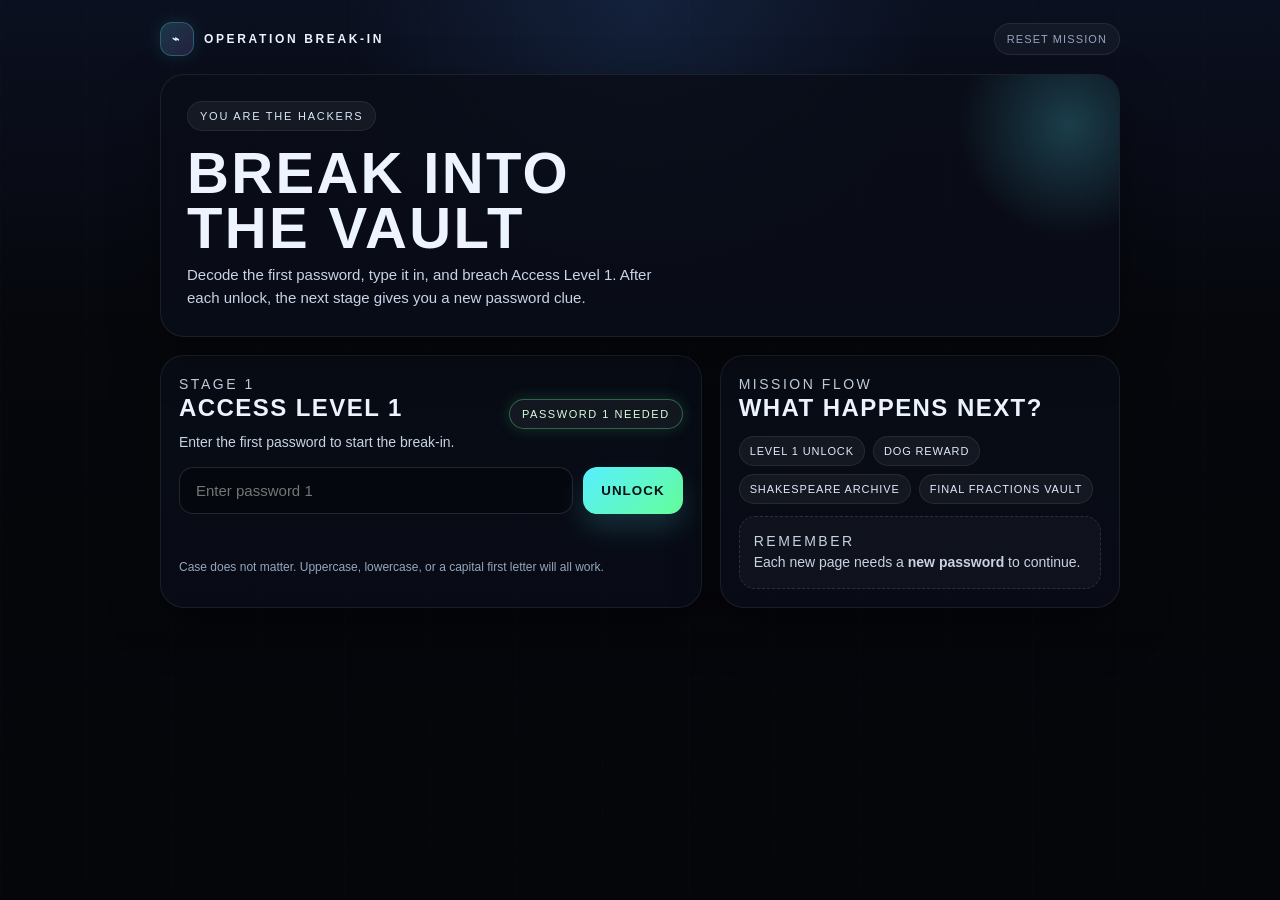
==== level1.html @ 49555259 "Initial secret file site" ====
<!doctype html>
<html lang="en">
<head>
  <meta charset="UTF-8" />
  <meta name="viewport" content="width=device-width, initial-scale=1.0" />
  <title>Access Level 1</title>
  <link rel="stylesheet" href="styles.css" />
</head>
<body>
  <main class="container">
    <div class="topbar">
      <div class="brand"><div class="brand-dot">🟢</div><div>Access Level 1</div></div>
      <div class="mini-actions">
        <a class="link-btn" href="index.html">Back</a>
      </div>
    </div>

    <section class="hero-card">
      <span class="eyebrow">Stage cleared</span>
      <h1 class="title">Access<br>Level 1</h1>
      <p class="sub">You got in. Grab the reward, read the next clue, then enter a <strong>new password</strong> to continue to the archive.</p>
    </section>

    <section class="grid">
      <div>
        <div class="reward-card">
          <div class="stage-title">
            <h3>Reward unlocked</h3>
            <span class="stage-pill green">Green breach</span>
          </div>
          <p>You cracked the first lock. Nice. Level 1 is open and the system is already glitching.</p>
          <div class="reward-strip">
            <div class="mini-pill">Access granted</div>
            <div class="mini-pill">Level 1 clear</div>
            <div class="mini-pill">Next clue ready</div>
          </div>
        </div>

        <div class="dog-zone">
          <p class="caption">Bonus reward // dancing dog</p>
          <div class="dog-wrap">
            <svg class="dancing-dog" viewBox="0 0 220 220" aria-hidden="true">
              <g class="dog-all">
                <circle cx="108" cy="110" r="52" fill="#9d6239"/>
                <ellipse cx="108" cy="158" rx="54" ry="34" fill="#c57a44"/>
                <ellipse class="ear-left" cx="74" cy="76" rx="16" ry="28" fill="#5a311c"/>
                <ellipse class="ear-right" cx="144" cy="76" rx="16" ry="28" fill="#5a311c"/>
                <ellipse cx="108" cy="112" rx="32" ry="26" fill="#f6d4ba"/>
                <circle cx="92" cy="98" r="6" fill="#111"/>
                <circle cx="126" cy="98" r="6" fill="#111"/>
                <ellipse cx="109" cy="116" rx="10" ry="8" fill="#111"/>
                <path d="M94 126 Q109 140 124 126" fill="none" stroke="#111" stroke-width="4" stroke-linecap="round"/>
                <path class="paw-left" d="M72 154 q-18 16 -8 36" fill="none" stroke="#f6d4ba" stroke-width="12" stroke-linecap="round"/>
                <path class="paw-right" d="M146 154 q18 16 8 36" fill="none" stroke="#f6d4ba" stroke-width="12" stroke-linecap="round"/>
                <path d="M90 184 q-6 20 -2 32" fill="none" stroke="#f6d4ba" stroke-width="12" stroke-linecap="round"/>
                <path d="M128 184 q6 20 2 32" fill="none" stroke="#f6d4ba" stroke-width="12" stroke-linecap="round"/>
                <path d="M158 154 q20 0 24 16" fill="none" stroke="#5a311c" stroke-width="8" stroke-linecap="round"/>
              </g>
            </svg>
            <div class="disco-floor"></div>
          </div>
        </div>
      </div>

      <div class="card" id="gateBox2">
        <p class="small-kicker">Next stage</p>
        <div class="stage-title">
          <h2>Open the archive</h2>
          <span class="stage-pill green">New password needed</span>
        </div>
        <div class="hint-box">
          <p class="small-kicker">Next clue</p>
          <div class="hint-line">SHAKESPEARE + R</div>
          <p class="note">Use this to work out the next password, then enter it below.</p>
        </div>
        <div class="divider"></div>
        <div class="input-row">
          <input id="passwordInput2" type="password" autocomplete="off" spellcheck="false" placeholder="Enter password 2" />
          <button class="action" id="submitBtn2">Open archive</button>
        </div>
        <div id="statusMsg2" class="status"></div>
        <div class="note">Case does not matter.</div>
      </div>
    </section>
  </main>
  <script src="level1.js"></script>
</body>
</html>
---- styles.css ----
:root {
  --bg: #06070c;
  --panel: rgba(10, 14, 24, 0.84);
  --panel-2: rgba(14, 20, 32, 0.92);
  --line: rgba(255,255,255,0.08);
  --text: #edf4ff;
  --muted: #95a6bd;
  --green: #65ff9b;
  --green-2: #27d86f;
  --cyan: #57efff;
  --amber: #ffbc58;
  --red: #ff5d7a;
  --purple: #b685ff;
}
* { box-sizing: border-box; }
html, body {
  margin: 0;
  min-height: 100%;
  font-family: Inter, Segoe UI, Arial, sans-serif;
  color: var(--text);
  background:
    radial-gradient(circle at top, rgba(35, 65, 110, 0.35), transparent 32%),
    linear-gradient(180deg, #0b1020 0%, #06070c 52%, #05060a 100%);
}
body::before {
  content: "";
  position: fixed;
  inset: 0;
  pointer-events: none;
  background:
    repeating-linear-gradient(90deg, rgba(87,239,255,0.06) 0 1px, transparent 1px 86px),
    repeating-linear-gradient(0deg, rgba(255,255,255,0.02) 0 1px, transparent 1px 86px);
  opacity: .28;
}
body::after {
  content: "";
  position: fixed;
  inset: 0;
  pointer-events: none;
  background: repeating-linear-gradient(180deg, rgba(255,255,255,.02) 0 2px, transparent 2px 5px);
  opacity: .08;
}
.container {
  width: min(960px, calc(100% - 32px));
  margin: 0 auto;
  padding: 22px 0 42px;
  position: relative;
}
.topbar {
  display: flex;
  justify-content: space-between;
  align-items: center;
  gap: 14px;
  margin-bottom: 18px;
}
.brand {
  display: flex;
  align-items: center;
  gap: 10px;
  font-size: 12px;
  letter-spacing: .22em;
  text-transform: uppercase;
  font-weight: 800;
}
.brand-dot {
  width: 34px;
  height: 34px;
  display: grid;
  place-items: center;
  border-radius: 12px;
  border: 1px solid rgba(87,239,255,.25);
  background: linear-gradient(135deg, rgba(87,239,255,.18), rgba(182,133,255,.16));
  box-shadow: 0 0 18px rgba(87,239,255,.12);
}
.mini-actions {
  display: flex;
  gap: 8px;
  flex-wrap: wrap;
}
.tag, .link-btn {
  display: inline-flex;
  align-items: center;
  gap: 8px;
  padding: 9px 12px;
  border-radius: 999px;
  border: 1px solid var(--line);
  background: rgba(255,255,255,.04);
  color: var(--muted);
  font-size: 11px;
  letter-spacing: .1em;
  text-transform: uppercase;
  text-decoration: none;
}
.tag strong { color: var(--text); }
.link-btn { cursor: pointer; }
.hero-card, .card {
  background: var(--panel);
  border: 1px solid var(--line);
  border-radius: 24px;
  box-shadow: 0 18px 50px rgba(0,0,0,.34);
}
.hero-card {
  padding: 26px;
  overflow: hidden;
  position: relative;
}
.hero-card::before {
  content: "";
  position: absolute;
  width: 260px;
  height: 260px;
  right: -80px;
  top: -80px;
  background: radial-gradient(circle, rgba(87,239,255,.22), transparent 60%);
}
.eyebrow {
  display: inline-block;
  padding: 8px 12px;
  border-radius: 999px;
  background: rgba(255,255,255,.05);
  border: 1px solid rgba(255,255,255,.07);
  font-size: 11px;
  letter-spacing: .16em;
  text-transform: uppercase;
  color: #dbe9ff;
}
.title {
  margin: 14px 0 8px;
  font-size: clamp(32px, 5vw, 58px);
  line-height: .95;
  letter-spacing: .04em;
  text-transform: uppercase;
}
.sub {
  margin: 0;
  max-width: 56ch;
  font-size: 15px;
  line-height: 1.55;
  color: #c8d4e7;
}
.grid {
  display: grid;
  grid-template-columns: 1.15fr .85fr;
  gap: 18px;
  margin-top: 18px;
}
.card {
  padding: 18px;
}
.small-kicker {
  margin: 0 0 10px;
  font-size: 11px;
  text-transform: uppercase;
  letter-spacing: .18em;
  color: var(--muted);
}
.card h2, .card h3 {
  margin: 0 0 10px;
  font-size: 24px;
  line-height: 1.1;
  text-transform: uppercase;
  letter-spacing: .06em;
}
.card p {
  margin: 0;
  font-size: 14px;
  line-height: 1.55;
  color: #c7d3e3;
}
.input-row {
  display: flex;
  gap: 10px;
  flex-wrap: wrap;
  margin-top: 14px;
}
.input-row input {
  flex: 1 1 260px;
  min-width: 0;
  padding: 14px 16px;
  border-radius: 14px;
  border: 1px solid rgba(255,255,255,.12);
  background: rgba(0,0,0,.34);
  color: var(--text);
  font-size: 15px;
}
.input-row input:focus {
  outline: none;
  border-color: var(--cyan);
  box-shadow: 0 0 0 4px rgba(87,239,255,.12);
}
.action {
  border: 0;
  border-radius: 14px;
  padding: 14px 18px;
  background: linear-gradient(135deg, var(--cyan), var(--green));
  color: #071017;
  text-transform: uppercase;
  font-weight: 800;
  letter-spacing: .08em;
  cursor: pointer;
  box-shadow: 0 14px 28px rgba(87,239,255,.16);
}
.status {
  min-height: 22px;
  margin-top: 12px;
  font-size: 12px;
  letter-spacing: .12em;
  text-transform: uppercase;
  font-weight: 800;
}
.status.good { color: #bfffd2; }
.status.bad { color: #ffbcc9; }
.note {
  margin-top: 10px;
  color: var(--muted);
  font-size: 12px;
  line-height: 1.5;
}
.hint-box {
  margin-top: 12px;
  padding: 14px;
  border-radius: 16px;
  border: 1px dashed rgba(255,255,255,.12);
  background: rgba(255,255,255,.03);
}
.hint-line {
  margin-top: 8px;
  font-size: 26px;
  line-height: 1;
  letter-spacing: .08em;
  font-weight: 800;
  text-transform: uppercase;
}
.divider {
  height: 1px;
  background: linear-gradient(90deg, transparent, rgba(255,255,255,.15), transparent);
  margin: 16px 0;
}
.stage-title {
  display: flex;
  align-items: center;
  justify-content: space-between;
  gap: 10px;
  flex-wrap: wrap;
}
.stage-pill {
  padding: 8px 12px;
  border-radius: 999px;
  font-size: 11px;
  letter-spacing: .14em;
  text-transform: uppercase;
  border: 1px solid rgba(255,255,255,.1);
  background: rgba(255,255,255,.05);
}
.green { color: #d8ffde; border-color: rgba(101,255,155,.35); box-shadow: 0 0 16px rgba(101,255,155,.16); }
.amber { color: #fff0cc; border-color: rgba(255,188,88,.32); box-shadow: 0 0 16px rgba(255,188,88,.12); }
.purple { color: #f0e7ff; border-color: rgba(182,133,255,.32); box-shadow: 0 0 16px rgba(182,133,255,.14); }
.reward-card {
  padding: 18px;
  border-radius: 18px;
  border: 1px solid rgba(255,255,255,.08);
  background: linear-gradient(180deg, rgba(14,20,30,.96), rgba(10,14,24,.96));
}
.reward-card h3 { margin: 0 0 6px; font-size: 20px; }
.reward-card p { font-size: 14px; }
.reward-strip {
  display: flex;
  flex-wrap: wrap;
  gap: 8px;
  margin-top: 14px;
}
.mini-pill {
  padding: 8px 10px;
  border-radius: 999px;
  background: rgba(255,255,255,.05);
  border: 1px solid rgba(255,255,255,.08);
  font-size: 11px;
  letter-spacing: .08em;
  text-transform: uppercase;
  color: #dfe9ff;
}
.dog-zone {
  margin-top: 16px;
  border-radius: 20px;
  border: 1px solid rgba(101,255,155,.16);
  background: linear-gradient(180deg, rgba(12,22,24,.88), rgba(8,14,18,.95));
  padding: 14px;
  text-align: center;
}
.dog-zone .caption {
  margin: 0 0 6px;
  font-size: 11px;
  letter-spacing: .16em;
  text-transform: uppercase;
  color: #b8ffca;
}
.dog-wrap {
  position: relative;
  padding: 10px 0 2px;
}
.dancing-dog {
  width: 170px;
  max-width: 100%;
  filter: drop-shadow(0 0 18px rgba(101,255,155,.22));
}
.dog-all { animation: dogDance 1.1s ease-in-out infinite alternate; transform-origin: center bottom; }
.ear-left { animation: ear1 .55s ease-in-out infinite alternate; transform-origin: 74px 76px; }
.ear-right { animation: ear2 .55s ease-in-out infinite alternate; transform-origin: 144px 76px; }
.paw-left { animation: paw1 .55s ease-in-out infinite alternate; }
.paw-right { animation: paw2 .55s ease-in-out infinite alternate; }
.disco-floor {
  height: 18px;
  margin: 6px auto 0;
  width: min(250px, 82%);
  border-radius: 999px;
  background: repeating-linear-gradient(90deg, rgba(101,255,155,.9) 0 22px, rgba(87,239,255,.85) 22px 44px, rgba(182,133,255,.85) 44px 66px, rgba(255,188,88,.85) 66px 88px);
  box-shadow: 0 0 18px rgba(87,239,255,.2);
  opacity: .85;
}
@keyframes dogDance { from { transform: translateY(0) rotate(-4deg) scale(1.01);} to { transform: translateY(-8px) rotate(4deg) scale(1.04);} }
@keyframes ear1 { from { transform: rotate(-10deg);} to { transform: rotate(10deg);} }
@keyframes ear2 { from { transform: rotate(10deg);} to { transform: rotate(-10deg);} }
@keyframes paw1 { from { transform: translateY(0);} to { transform: translateY(-6px);} }
@keyframes paw2 { from { transform: translateY(-4px);} to { transform: translateY(2px);} }
.shake { animation: shake .36s; }
@keyframes shake {
  0%,100%{transform:translateX(0)}
  20%{transform:translateX(-6px)}
  40%{transform:translateX(5px)}
  60%{transform:translateX(-4px)}
  80%{transform:translateX(3px)}
}
.shakespeare-frame {
  margin-top: 14px;
  border-radius: 20px;
  overflow: hidden;
  border: 1px solid rgba(255,255,255,.08);
  background: #120f12;
}
.shakespeare-frame img {
  display: block;
  width: 100%;
  height: auto;
  max-height: 360px;
  object-fit: cover;
}
.shake-note {
  padding: 12px 14px;
  background: rgba(255,255,255,.04);
  font-size: 13px;
  line-height: 1.5;
  color: #d7d4df;
}
.fraction-grid {
  display: grid;
  grid-template-columns: repeat(3, minmax(90px, 1fr));
  gap: 12px;
  margin-top: 16px;
}
.frac {
  padding: 18px 10px;
  border-radius: 18px;
  text-align: center;
  border: 1px solid rgba(255,255,255,.08);
  background: rgba(255,255,255,.04);
  font-weight: 800;
  font-size: 28px;
  letter-spacing: .02em;
  box-shadow: inset 0 0 16px rgba(182,133,255,.08);
}
.cheer {
  margin-top: 16px;
  padding: 16px;
  border-radius: 18px;
  border: 1px solid rgba(255,255,255,.08);
  background: linear-gradient(180deg, rgba(18,18,30,.92), rgba(10,12,18,.96));
}
.cheer strong {
  display: block;
  font-size: 30px;
  line-height: 1;
  margin-bottom: 8px;
  text-transform: uppercase;
  letter-spacing: .06em;
}
.cheer p { margin: 0; font-size: 14px; color: #d8e1f2; }
.claim {
  margin-top: 14px;
  padding: 14px 16px;
  border-radius: 16px;
  background: linear-gradient(135deg, rgba(87,239,255,.16), rgba(182,133,255,.16));
  border: 1px solid rgba(87,239,255,.2);
  font-size: 15px;
  line-height: 1.5;
}
.claim strong { display: block; font-size: 22px; margin-bottom: 4px; }
.confetti {
  position: fixed;
  inset: 0;
  overflow: hidden;
  pointer-events: none;
}
.confetti span {
  position: absolute;
  width: 10px;
  height: 18px;
  top: -8vh;
  animation: fall linear infinite;
}
@keyframes fall {
  to { transform: translateY(112vh) rotate(520deg); opacity: .9; }
}
@media (max-width: 820px) {
  .grid { grid-template-columns: 1fr; }
  .title { font-size: 34px; }
  .fraction-grid { grid-template-columns: repeat(2, minmax(90px, 1fr)); }
}
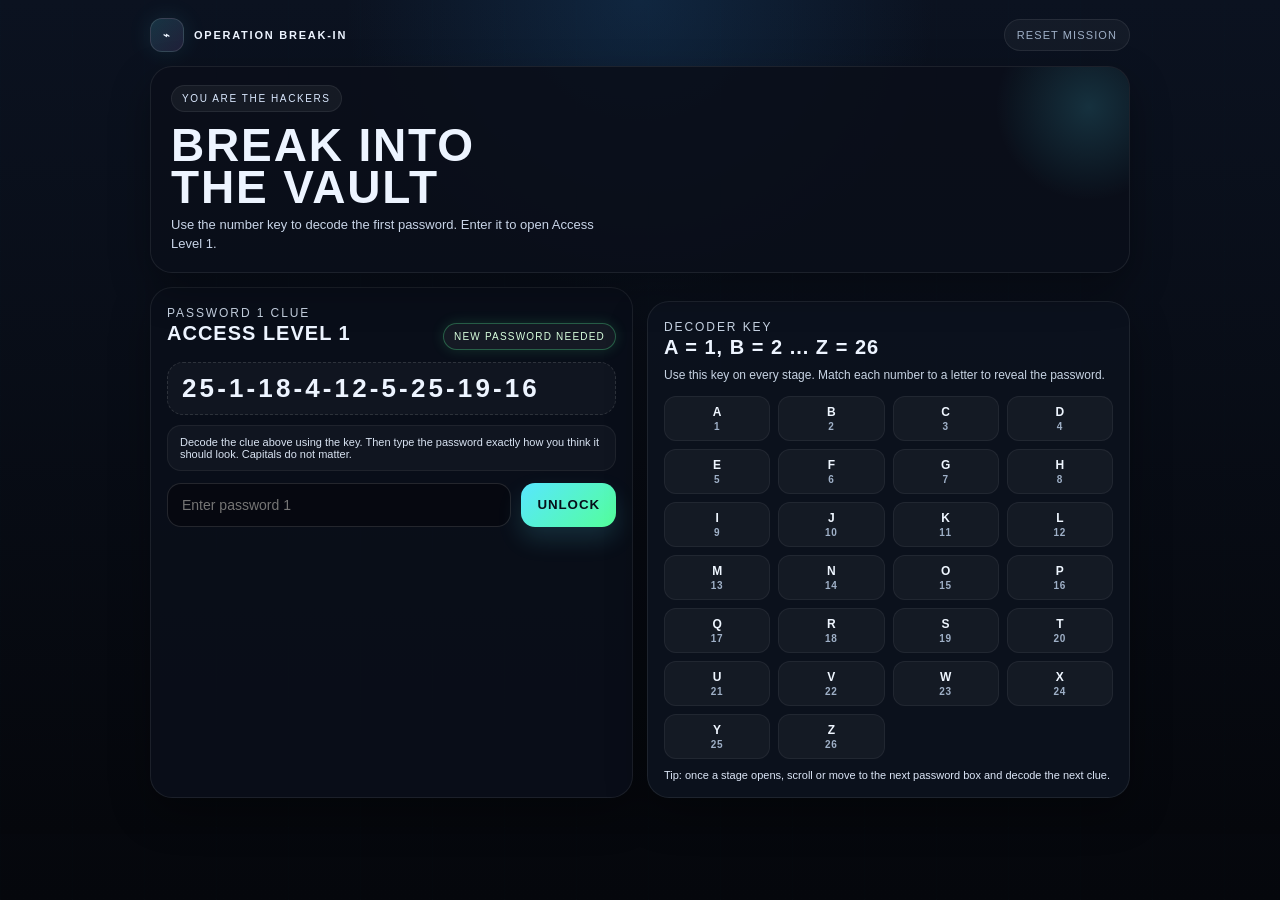
==== commit d1ae1e6e: "Replace site with simpler v3 version" ====
--- a/level1.html
+++ b/level1.html
@@ -10,34 +10,30 @@
   <main class="container">
     <div class="topbar">
       <div class="brand"><div class="brand-dot">🟢</div><div>Access Level 1</div></div>
-      <div class="mini-actions">
-        <a class="link-btn" href="index.html">Back</a>
-      </div>
+      <div class="mini-actions"><a class="link-btn" href="index.html">Back</a></div>
     </div>
 
     <section class="hero-card">
-      <span class="eyebrow">Stage cleared</span>
+      <span class="eyebrow">Stage 1 unlocked</span>
       <h1 class="title">Access<br>Level 1</h1>
-      <p class="sub">You got in. Grab the reward, read the next clue, then enter a <strong>new password</strong> to continue to the archive.</p>
+      <p class="sub">You broke through the first lock. Decode the next password to open the Shakespeare archive.</p>
     </section>
 
     <section class="grid">
       <div>
         <div class="reward-card">
           <div class="stage-title">
-            <h3>Reward unlocked</h3>
+            <h3>Level 1 clear</h3>
             <span class="stage-pill green">Green breach</span>
           </div>
-          <p>You cracked the first lock. Nice. Level 1 is open and the system is already glitching.</p>
+          <p>The system glows green. Nice work. The next stage is waiting.</p>
           <div class="reward-strip">
             <div class="mini-pill">Access granted</div>
-            <div class="mini-pill">Level 1 clear</div>
-            <div class="mini-pill">Next clue ready</div>
+            <div class="mini-pill">Stage 1 clear</div>
           </div>
         </div>
 
         <div class="dog-zone">
-          <p class="caption">Bonus reward // dancing dog</p>
           <div class="dog-wrap">
             <svg class="dancing-dog" viewBox="0 0 220 220" aria-hidden="true">
               <g class="dog-all">
@@ -62,24 +58,35 @@
         </div>
       </div>
 
-      <div class="card" id="gateBox2">
-        <p class="small-kicker">Next stage</p>
-        <div class="stage-title">
-          <h2>Open the archive</h2>
-          <span class="stage-pill green">New password needed</span>
+      <div>
+        <div class="card" id="gateBox2">
+          <p class="small-kicker">Password 2 clue</p>
+          <div class="stage-title">
+            <h2>Open archive</h2>
+            <span class="stage-pill green">New password needed</span>
+          </div>
+          <div class="clue-code">19-8-1-11-5-19-16-5-1-18-5-18</div>
+          <div class="instructions">Decode the clue above with the key. Enter the new password to continue.</div>
+          <div class="input-row">
+            <input id="passwordInput2" type="password" autocomplete="off" spellcheck="false" placeholder="Enter password 2" />
+            <button class="action" id="submitBtn2">Open archive</button>
+          </div>
+          <div id="statusMsg2" class="status"></div>
         </div>
-        <div class="hint-box">
-          <p class="small-kicker">Next clue</p>
-          <div class="hint-line">SHAKESPEARE + R</div>
-          <p class="note">Use this to work out the next password, then enter it below.</p>
+
+        <div class="key-card">
+          <p class="small-kicker">Decoder key</p>
+          <h3>A = 1, B = 2 ... Z = 26</h3>
+          <div class="key-grid">
+            <div class="key-cell">A<span>1</span></div><div class="key-cell">B<span>2</span></div><div class="key-cell">C<span>3</span></div><div class="key-cell">D<span>4</span></div>
+            <div class="key-cell">E<span>5</span></div><div class="key-cell">F<span>6</span></div><div class="key-cell">G<span>7</span></div><div class="key-cell">H<span>8</span></div>
+            <div class="key-cell">I<span>9</span></div><div class="key-cell">J<span>10</span></div><div class="key-cell">K<span>11</span></div><div class="key-cell">L<span>12</span></div>
+            <div class="key-cell">M<span>13</span></div><div class="key-cell">N<span>14</span></div><div class="key-cell">O<span>15</span></div><div class="key-cell">P<span>16</span></div>
+            <div class="key-cell">Q<span>17</span></div><div class="key-cell">R<span>18</span></div><div class="key-cell">S<span>19</span></div><div class="key-cell">T<span>20</span></div>
+            <div class="key-cell">U<span>21</span></div><div class="key-cell">V<span>22</span></div><div class="key-cell">W<span>23</span></div><div class="key-cell">X<span>24</span></div>
+            <div class="key-cell">Y<span>25</span></div><div class="key-cell">Z<span>26</span></div>
+          </div>
         </div>
-        <div class="divider"></div>
-        <div class="input-row">
-          <input id="passwordInput2" type="password" autocomplete="off" spellcheck="false" placeholder="Enter password 2" />
-          <button class="action" id="submitBtn2">Open archive</button>
-        </div>
-        <div id="statusMsg2" class="status"></div>
-        <div class="note">Case does not matter.</div>
       </div>
     </section>
   </main>
--- a/styles.css
+++ b/styles.css
@@ -1,418 +1,81 @@
-
 :root {
-  --bg: #06070c;
-  --panel: rgba(10, 14, 24, 0.84);
-  --panel-2: rgba(14, 20, 32, 0.92);
-  --line: rgba(255,255,255,0.08);
-  --text: #edf4ff;
-  --muted: #95a6bd;
-  --green: #65ff9b;
-  --green-2: #27d86f;
-  --cyan: #57efff;
-  --amber: #ffbc58;
-  --red: #ff5d7a;
-  --purple: #b685ff;
+  --bg:#05070c;
+  --bg2:#0b1220;
+  --panel:rgba(10,15,26,.9);
+  --panel2:rgba(12,18,30,.96);
+  --line:rgba(255,255,255,.08);
+  --text:#edf4ff;
+  --muted:#9fb0c7;
+  --green:#53ff9a;
+  --cyan:#58e7ff;
+  --amber:#ffbb52;
+  --purple:#c094ff;
+  --red:#ff5d74;
 }
-* { box-sizing: border-box; }
-html, body {
-  margin: 0;
-  min-height: 100%;
-  font-family: Inter, Segoe UI, Arial, sans-serif;
-  color: var(--text);
-  background:
-    radial-gradient(circle at top, rgba(35, 65, 110, 0.35), transparent 32%),
-    linear-gradient(180deg, #0b1020 0%, #06070c 52%, #05060a 100%);
-}
-body::before {
-  content: "";
-  position: fixed;
-  inset: 0;
-  pointer-events: none;
-  background:
-    repeating-linear-gradient(90deg, rgba(87,239,255,0.06) 0 1px, transparent 1px 86px),
-    repeating-linear-gradient(0deg, rgba(255,255,255,0.02) 0 1px, transparent 1px 86px);
-  opacity: .28;
-}
-body::after {
-  content: "";
-  position: fixed;
-  inset: 0;
-  pointer-events: none;
-  background: repeating-linear-gradient(180deg, rgba(255,255,255,.02) 0 2px, transparent 2px 5px);
-  opacity: .08;
-}
-.container {
-  width: min(960px, calc(100% - 32px));
-  margin: 0 auto;
-  padding: 22px 0 42px;
-  position: relative;
-}
-.topbar {
-  display: flex;
-  justify-content: space-between;
-  align-items: center;
-  gap: 14px;
-  margin-bottom: 18px;
-}
-.brand {
-  display: flex;
-  align-items: center;
-  gap: 10px;
-  font-size: 12px;
-  letter-spacing: .22em;
-  text-transform: uppercase;
-  font-weight: 800;
-}
-.brand-dot {
-  width: 34px;
-  height: 34px;
-  display: grid;
-  place-items: center;
-  border-radius: 12px;
-  border: 1px solid rgba(87,239,255,.25);
-  background: linear-gradient(135deg, rgba(87,239,255,.18), rgba(182,133,255,.16));
-  box-shadow: 0 0 18px rgba(87,239,255,.12);
-}
-.mini-actions {
-  display: flex;
-  gap: 8px;
-  flex-wrap: wrap;
-}
-.tag, .link-btn {
-  display: inline-flex;
-  align-items: center;
-  gap: 8px;
-  padding: 9px 12px;
-  border-radius: 999px;
-  border: 1px solid var(--line);
-  background: rgba(255,255,255,.04);
-  color: var(--muted);
-  font-size: 11px;
-  letter-spacing: .1em;
-  text-transform: uppercase;
-  text-decoration: none;
-}
-.tag strong { color: var(--text); }
-.link-btn { cursor: pointer; }
-.hero-card, .card {
-  background: var(--panel);
-  border: 1px solid var(--line);
-  border-radius: 24px;
-  box-shadow: 0 18px 50px rgba(0,0,0,.34);
-}
-.hero-card {
-  padding: 26px;
-  overflow: hidden;
-  position: relative;
-}
-.hero-card::before {
-  content: "";
-  position: absolute;
-  width: 260px;
-  height: 260px;
-  right: -80px;
-  top: -80px;
-  background: radial-gradient(circle, rgba(87,239,255,.22), transparent 60%);
-}
-.eyebrow {
-  display: inline-block;
-  padding: 8px 12px;
-  border-radius: 999px;
-  background: rgba(255,255,255,.05);
-  border: 1px solid rgba(255,255,255,.07);
-  font-size: 11px;
-  letter-spacing: .16em;
-  text-transform: uppercase;
-  color: #dbe9ff;
-}
-.title {
-  margin: 14px 0 8px;
-  font-size: clamp(32px, 5vw, 58px);
-  line-height: .95;
-  letter-spacing: .04em;
-  text-transform: uppercase;
-}
-.sub {
-  margin: 0;
-  max-width: 56ch;
-  font-size: 15px;
-  line-height: 1.55;
-  color: #c8d4e7;
-}
-.grid {
-  display: grid;
-  grid-template-columns: 1.15fr .85fr;
-  gap: 18px;
-  margin-top: 18px;
-}
-.card {
-  padding: 18px;
-}
-.small-kicker {
-  margin: 0 0 10px;
-  font-size: 11px;
-  text-transform: uppercase;
-  letter-spacing: .18em;
-  color: var(--muted);
-}
-.card h2, .card h3 {
-  margin: 0 0 10px;
-  font-size: 24px;
-  line-height: 1.1;
-  text-transform: uppercase;
-  letter-spacing: .06em;
-}
-.card p {
-  margin: 0;
-  font-size: 14px;
-  line-height: 1.55;
-  color: #c7d3e3;
-}
-.input-row {
-  display: flex;
-  gap: 10px;
-  flex-wrap: wrap;
-  margin-top: 14px;
-}
-.input-row input {
-  flex: 1 1 260px;
-  min-width: 0;
-  padding: 14px 16px;
-  border-radius: 14px;
-  border: 1px solid rgba(255,255,255,.12);
-  background: rgba(0,0,0,.34);
-  color: var(--text);
-  font-size: 15px;
-}
-.input-row input:focus {
-  outline: none;
-  border-color: var(--cyan);
-  box-shadow: 0 0 0 4px rgba(87,239,255,.12);
-}
-.action {
-  border: 0;
-  border-radius: 14px;
-  padding: 14px 18px;
-  background: linear-gradient(135deg, var(--cyan), var(--green));
-  color: #071017;
-  text-transform: uppercase;
-  font-weight: 800;
-  letter-spacing: .08em;
-  cursor: pointer;
-  box-shadow: 0 14px 28px rgba(87,239,255,.16);
-}
-.status {
-  min-height: 22px;
-  margin-top: 12px;
-  font-size: 12px;
-  letter-spacing: .12em;
-  text-transform: uppercase;
-  font-weight: 800;
-}
-.status.good { color: #bfffd2; }
-.status.bad { color: #ffbcc9; }
-.note {
-  margin-top: 10px;
-  color: var(--muted);
-  font-size: 12px;
-  line-height: 1.5;
-}
-.hint-box {
-  margin-top: 12px;
-  padding: 14px;
-  border-radius: 16px;
-  border: 1px dashed rgba(255,255,255,.12);
-  background: rgba(255,255,255,.03);
-}
-.hint-line {
-  margin-top: 8px;
-  font-size: 26px;
-  line-height: 1;
-  letter-spacing: .08em;
-  font-weight: 800;
-  text-transform: uppercase;
-}
-.divider {
-  height: 1px;
-  background: linear-gradient(90deg, transparent, rgba(255,255,255,.15), transparent);
-  margin: 16px 0;
-}
-.stage-title {
-  display: flex;
-  align-items: center;
-  justify-content: space-between;
-  gap: 10px;
-  flex-wrap: wrap;
-}
-.stage-pill {
-  padding: 8px 12px;
-  border-radius: 999px;
-  font-size: 11px;
-  letter-spacing: .14em;
-  text-transform: uppercase;
-  border: 1px solid rgba(255,255,255,.1);
-  background: rgba(255,255,255,.05);
-}
-.green { color: #d8ffde; border-color: rgba(101,255,155,.35); box-shadow: 0 0 16px rgba(101,255,155,.16); }
-.amber { color: #fff0cc; border-color: rgba(255,188,88,.32); box-shadow: 0 0 16px rgba(255,188,88,.12); }
-.purple { color: #f0e7ff; border-color: rgba(182,133,255,.32); box-shadow: 0 0 16px rgba(182,133,255,.14); }
-.reward-card {
-  padding: 18px;
-  border-radius: 18px;
-  border: 1px solid rgba(255,255,255,.08);
-  background: linear-gradient(180deg, rgba(14,20,30,.96), rgba(10,14,24,.96));
-}
-.reward-card h3 { margin: 0 0 6px; font-size: 20px; }
-.reward-card p { font-size: 14px; }
-.reward-strip {
-  display: flex;
-  flex-wrap: wrap;
-  gap: 8px;
-  margin-top: 14px;
-}
-.mini-pill {
-  padding: 8px 10px;
-  border-radius: 999px;
-  background: rgba(255,255,255,.05);
-  border: 1px solid rgba(255,255,255,.08);
-  font-size: 11px;
-  letter-spacing: .08em;
-  text-transform: uppercase;
-  color: #dfe9ff;
-}
-.dog-zone {
-  margin-top: 16px;
-  border-radius: 20px;
-  border: 1px solid rgba(101,255,155,.16);
-  background: linear-gradient(180deg, rgba(12,22,24,.88), rgba(8,14,18,.95));
-  padding: 14px;
-  text-align: center;
-}
-.dog-zone .caption {
-  margin: 0 0 6px;
-  font-size: 11px;
-  letter-spacing: .16em;
-  text-transform: uppercase;
-  color: #b8ffca;
-}
-.dog-wrap {
-  position: relative;
-  padding: 10px 0 2px;
-}
-.dancing-dog {
-  width: 170px;
-  max-width: 100%;
-  filter: drop-shadow(0 0 18px rgba(101,255,155,.22));
-}
-.dog-all { animation: dogDance 1.1s ease-in-out infinite alternate; transform-origin: center bottom; }
-.ear-left { animation: ear1 .55s ease-in-out infinite alternate; transform-origin: 74px 76px; }
-.ear-right { animation: ear2 .55s ease-in-out infinite alternate; transform-origin: 144px 76px; }
-.paw-left { animation: paw1 .55s ease-in-out infinite alternate; }
-.paw-right { animation: paw2 .55s ease-in-out infinite alternate; }
-.disco-floor {
-  height: 18px;
-  margin: 6px auto 0;
-  width: min(250px, 82%);
-  border-radius: 999px;
-  background: repeating-linear-gradient(90deg, rgba(101,255,155,.9) 0 22px, rgba(87,239,255,.85) 22px 44px, rgba(182,133,255,.85) 44px 66px, rgba(255,188,88,.85) 66px 88px);
-  box-shadow: 0 0 18px rgba(87,239,255,.2);
-  opacity: .85;
-}
-@keyframes dogDance { from { transform: translateY(0) rotate(-4deg) scale(1.01);} to { transform: translateY(-8px) rotate(4deg) scale(1.04);} }
-@keyframes ear1 { from { transform: rotate(-10deg);} to { transform: rotate(10deg);} }
-@keyframes ear2 { from { transform: rotate(10deg);} to { transform: rotate(-10deg);} }
-@keyframes paw1 { from { transform: translateY(0);} to { transform: translateY(-6px);} }
-@keyframes paw2 { from { transform: translateY(-4px);} to { transform: translateY(2px);} }
-.shake { animation: shake .36s; }
-@keyframes shake {
-  0%,100%{transform:translateX(0)}
-  20%{transform:translateX(-6px)}
-  40%{transform:translateX(5px)}
-  60%{transform:translateX(-4px)}
-  80%{transform:translateX(3px)}
-}
-.shakespeare-frame {
-  margin-top: 14px;
-  border-radius: 20px;
-  overflow: hidden;
-  border: 1px solid rgba(255,255,255,.08);
-  background: #120f12;
-}
-.shakespeare-frame img {
-  display: block;
-  width: 100%;
-  height: auto;
-  max-height: 360px;
-  object-fit: cover;
-}
-.shake-note {
-  padding: 12px 14px;
-  background: rgba(255,255,255,.04);
-  font-size: 13px;
-  line-height: 1.5;
-  color: #d7d4df;
-}
-.fraction-grid {
-  display: grid;
-  grid-template-columns: repeat(3, minmax(90px, 1fr));
-  gap: 12px;
-  margin-top: 16px;
-}
-.frac {
-  padding: 18px 10px;
-  border-radius: 18px;
-  text-align: center;
-  border: 1px solid rgba(255,255,255,.08);
-  background: rgba(255,255,255,.04);
-  font-weight: 800;
-  font-size: 28px;
-  letter-spacing: .02em;
-  box-shadow: inset 0 0 16px rgba(182,133,255,.08);
-}
-.cheer {
-  margin-top: 16px;
-  padding: 16px;
-  border-radius: 18px;
-  border: 1px solid rgba(255,255,255,.08);
-  background: linear-gradient(180deg, rgba(18,18,30,.92), rgba(10,12,18,.96));
-}
-.cheer strong {
-  display: block;
-  font-size: 30px;
-  line-height: 1;
-  margin-bottom: 8px;
-  text-transform: uppercase;
-  letter-spacing: .06em;
-}
-.cheer p { margin: 0; font-size: 14px; color: #d8e1f2; }
-.claim {
-  margin-top: 14px;
-  padding: 14px 16px;
-  border-radius: 16px;
-  background: linear-gradient(135deg, rgba(87,239,255,.16), rgba(182,133,255,.16));
-  border: 1px solid rgba(87,239,255,.2);
-  font-size: 15px;
-  line-height: 1.5;
-}
-.claim strong { display: block; font-size: 22px; margin-bottom: 4px; }
-.confetti {
-  position: fixed;
-  inset: 0;
-  overflow: hidden;
-  pointer-events: none;
-}
-.confetti span {
-  position: absolute;
-  width: 10px;
-  height: 18px;
-  top: -8vh;
-  animation: fall linear infinite;
-}
-@keyframes fall {
-  to { transform: translateY(112vh) rotate(520deg); opacity: .9; }
-}
-@media (max-width: 820px) {
-  .grid { grid-template-columns: 1fr; }
-  .title { font-size: 34px; }
-  .fraction-grid { grid-template-columns: repeat(2, minmax(90px, 1fr)); }
-}
+*{box-sizing:border-box}
+html,body{margin:0;min-height:100%;font-family:Inter,Segoe UI,Arial,sans-serif;color:var(--text);background:
+radial-gradient(circle at top, rgba(29,91,146,.28), transparent 28%),
+linear-gradient(180deg,var(--bg2),var(--bg));}
+body::before{content:"";position:fixed;inset:0;pointer-events:none;background:
+repeating-linear-gradient(90deg, rgba(88,231,255,.05) 0 1px, transparent 1px 72px),
+repeating-linear-gradient(0deg, rgba(255,255,255,.02) 0 1px, transparent 1px 72px);
+opacity:.22}
+.container{width:min(980px,calc(100% - 28px));margin:0 auto;padding:18px 0 36px;position:relative}
+.topbar{display:flex;justify-content:space-between;align-items:center;gap:10px;margin-bottom:14px}
+.brand{display:flex;align-items:center;gap:10px;font-size:11px;letter-spacing:.16em;text-transform:uppercase;font-weight:800}
+.brand-dot{width:34px;height:34px;border-radius:12px;display:grid;place-items:center;border:1px solid rgba(255,255,255,.12);background:linear-gradient(135deg, rgba(88,231,255,.16), rgba(192,148,255,.12));box-shadow:0 0 24px rgba(88,231,255,.1)}
+.link-btn{display:inline-flex;align-items:center;padding:9px 12px;border-radius:999px;border:1px solid var(--line);background:rgba(255,255,255,.04);color:var(--muted);font-size:11px;letter-spacing:.1em;text-transform:uppercase;text-decoration:none;cursor:pointer}
+.hero-card,.card,.reward-card,.key-card,.dog-zone,.portrait-card{background:var(--panel);border:1px solid var(--line);border-radius:22px;box-shadow:0 16px 40px rgba(0,0,0,.32)}
+.hero-card{padding:18px 20px;position:relative;overflow:hidden}
+.hero-card::after{content:"";position:absolute;right:-70px;top:-70px;width:220px;height:220px;background:radial-gradient(circle, rgba(88,231,255,.16), transparent 60%)}
+.eyebrow{display:inline-block;padding:7px 10px;border-radius:999px;background:rgba(255,255,255,.05);border:1px solid rgba(255,255,255,.07);font-size:10px;letter-spacing:.16em;text-transform:uppercase;color:#dbe9ff}
+.title{margin:12px 0 6px;font-size:clamp(28px,4.3vw,46px);line-height:.92;letter-spacing:.04em;text-transform:uppercase}
+.sub{margin:0;max-width:60ch;font-size:13px;line-height:1.5;color:#c8d4e7}
+.grid{display:grid;grid-template-columns:1fr 1fr;gap:14px;margin-top:14px}
+.card,.reward-card,.key-card,.portrait-card,.dog-zone{padding:16px}
+.small-kicker{margin:0 0 8px;font-size:10px;text-transform:uppercase;letter-spacing:.16em;color:var(--muted)}
+.card h2,.card h3,.reward-card h3,.portrait-card h3,.key-card h3{margin:0 0 8px;font-size:20px;line-height:1.1;text-transform:uppercase;letter-spacing:.05em}
+.card p,.reward-card p,.portrait-card p,.key-card p{margin:0;font-size:12px;line-height:1.5;color:#c7d3e3}
+.stage-title{display:flex;align-items:center;justify-content:space-between;gap:10px;flex-wrap:wrap}
+.stage-pill{padding:7px 10px;border-radius:999px;font-size:10px;letter-spacing:.12em;text-transform:uppercase;border:1px solid rgba(255,255,255,.1);background:rgba(255,255,255,.05)}
+.green{color:#d8ffde;border-color:rgba(83,255,154,.3);box-shadow:0 0 14px rgba(83,255,154,.14)}
+.amber{color:#fff0cc;border-color:rgba(255,187,82,.28);box-shadow:0 0 14px rgba(255,187,82,.1)}
+.purple{color:#f0e7ff;border-color:rgba(192,148,255,.28);box-shadow:0 0 14px rgba(192,148,255,.12)}
+.input-row{display:flex;gap:10px;flex-wrap:wrap;margin-top:12px}
+.input-row input{flex:1 1 250px;min-width:0;padding:13px 14px;border-radius:14px;border:1px solid rgba(255,255,255,.12);background:rgba(0,0,0,.32);color:var(--text);font-size:14px}
+.input-row input:focus{outline:none;border-color:var(--cyan);box-shadow:0 0 0 4px rgba(88,231,255,.11)}
+.action{border:0;border-radius:14px;padding:13px 16px;background:linear-gradient(135deg,var(--cyan),var(--green));color:#061019;text-transform:uppercase;font-weight:800;letter-spacing:.07em;cursor:pointer;box-shadow:0 12px 24px rgba(88,231,255,.15)}
+.status{min-height:20px;margin-top:10px;font-size:11px;letter-spacing:.12em;text-transform:uppercase;font-weight:800}
+.status.good{color:#bfffd2}.status.bad{color:#ffbcc9}
+.note{margin-top:8px;color:var(--muted);font-size:11px;line-height:1.45}
+.clue-code{margin-top:10px;padding:12px 14px;border-radius:16px;border:1px dashed rgba(255,255,255,.12);background:rgba(255,255,255,.03);font-size:26px;font-weight:800;letter-spacing:.12em;text-transform:uppercase;line-height:1.05;word-break:break-word}
+.instructions{margin-top:10px;padding:10px 12px;border-radius:14px;background:rgba(255,255,255,.03);border:1px solid rgba(255,255,255,.06);font-size:11px;color:#d9e4f3}
+.key-card{margin-top:14px;background:var(--panel2)}
+.key-grid{display:grid;grid-template-columns:repeat(4,minmax(0,1fr));gap:8px;margin-top:12px}
+.key-cell{padding:8px;border-radius:12px;background:rgba(255,255,255,.04);border:1px solid rgba(255,255,255,.06);font-size:12px;text-align:center;font-weight:700;color:#eff6ff}
+.key-cell span{display:block;font-size:10px;color:var(--muted);font-weight:600;letter-spacing:.08em;margin-top:2px}
+.mission-tip{margin-top:10px;font-size:11px;color:#dce6f7}
+.reward-card{background:linear-gradient(180deg, rgba(7,25,17,.95), rgba(10,15,26,.92));border-color:rgba(83,255,154,.16)}
+.reward-strip{display:flex;gap:8px;flex-wrap:wrap;margin-top:10px}
+.mini-pill{padding:6px 9px;border-radius:999px;background:rgba(255,255,255,.05);border:1px solid rgba(255,255,255,.07);font-size:10px;letter-spacing:.08em;text-transform:uppercase;color:#dce6f7}
+.dog-zone{margin-top:14px;padding-bottom:8px}
+.caption{margin:0 0 8px;font-size:10px;letter-spacing:.16em;text-transform:uppercase;color:#9ff0be}
+.dog-wrap{position:relative;padding:6px 0 18px}
+.dancing-dog{display:block;width:min(220px,100%);margin:0 auto;filter:drop-shadow(0 16px 22px rgba(0,0,0,.28))}
+.dog-all{animation:bounce 1.15s ease-in-out infinite}.ear-left{transform-origin:74px 76px;animation:earL .52s ease-in-out infinite alternate}.ear-right{transform-origin:144px 76px;animation:earR .52s ease-in-out infinite alternate}.paw-left,.paw-right{animation:paws .46s ease-in-out infinite alternate}
+.disco-floor{height:16px;border-radius:999px;background:linear-gradient(90deg, rgba(83,255,154,.14), rgba(88,231,255,.2), rgba(192,148,255,.15));filter:blur(1px)}
+.portrait-card{background:linear-gradient(180deg, rgba(33,18,12,.96), rgba(12,15,26,.94));border-color:rgba(255,187,82,.16)}
+.shake-portrait{display:block;width:min(280px,100%);margin:12px auto 0;border-radius:18px;border:1px solid rgba(255,255,255,.08);background:rgba(0,0,0,.18)}
+.fraction-grid{display:grid;grid-template-columns:repeat(3,1fr);gap:10px;margin-top:12px}
+.frac{padding:16px 8px;border-radius:16px;border:1px solid rgba(255,255,255,.08);background:rgba(255,255,255,.04);text-align:center;font-size:22px;font-weight:800;color:#f6f2ff}
+.cheer{margin-top:14px;padding:14px;border-radius:16px;background:rgba(255,255,255,.04);border:1px solid rgba(255,255,255,.08);font-size:12px}
+.claim{margin-top:14px;padding:14px;border-radius:16px;background:rgba(192,148,255,.12);border:1px solid rgba(192,148,255,.22);font-size:12px;color:#f4edff}
+.confetti{position:fixed;inset:0;pointer-events:none;overflow:hidden}.confetti span{position:absolute;top:-20px;width:10px;height:14px;border-radius:2px;opacity:.75;animation:fall linear infinite}
+.shake{animation:shake .2s linear 0s 2}
+@keyframes shake{0%,100%{transform:translateX(0)}25%{transform:translateX(-4px)}75%{transform:translateX(4px)}}
+@keyframes bounce{0%,100%{transform:translateY(0)}50%{transform:translateY(-10px)}}
+@keyframes earL{from{transform:rotate(-6deg)}to{transform:rotate(8deg)}}
+@keyframes earR{from{transform:rotate(6deg)}to{transform:rotate(-8deg)}}
+@keyframes paws{from{transform:translateY(0)}to{transform:translateY(4px)}}
+@keyframes fall{to{transform:translateY(110vh) rotate(520deg)}}
+@media (max-width:860px){.grid{grid-template-columns:1fr}.title{font-size:36px}.clue-code{font-size:22px}.key-grid{grid-template-columns:repeat(2,minmax(0,1fr))}.container{width:min(980px,calc(100% - 20px))}}
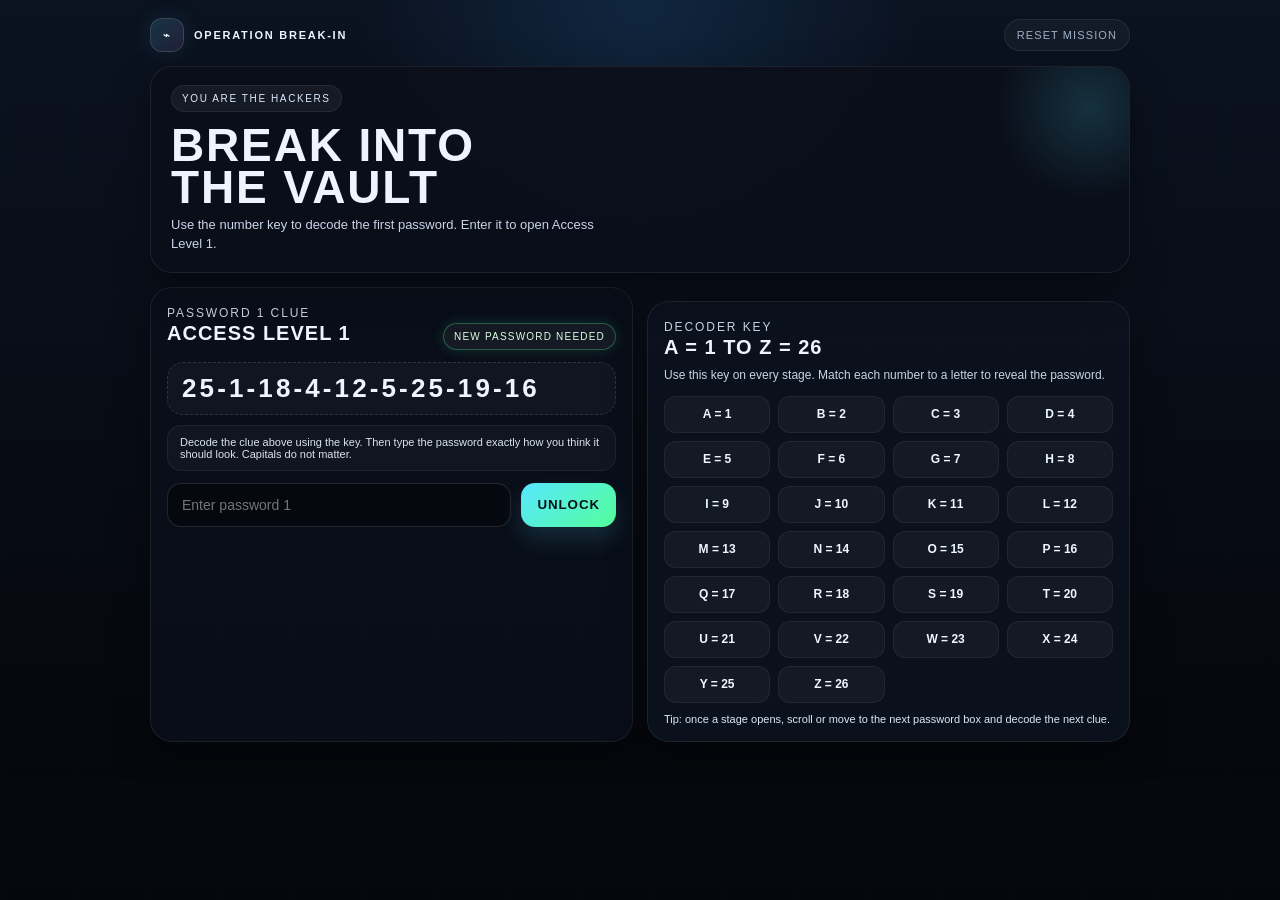
==== commit 993e0190: "Update decoder key and remove spoiler text" ====
--- a/level1.html
+++ b/level1.html
@@ -1,95 +1,79 @@
-<!doctype html>
+<!DOCTYPE html>
+
 <html lang="en">
 <head>
-  <meta charset="UTF-8" />
-  <meta name="viewport" content="width=device-width, initial-scale=1.0" />
-  <title>Access Level 1</title>
-  <link rel="stylesheet" href="styles.css" />
+<meta charset="utf-8"/>
+<meta content="width=device-width, initial-scale=1.0" name="viewport"/>
+<title>Access Level 1</title>
+<link href="styles.css" rel="stylesheet"/>
 </head>
 <body>
-  <main class="container">
-    <div class="topbar">
-      <div class="brand"><div class="brand-dot">🟢</div><div>Access Level 1</div></div>
-      <div class="mini-actions"><a class="link-btn" href="index.html">Back</a></div>
-    </div>
-
-    <section class="hero-card">
-      <span class="eyebrow">Stage 1 unlocked</span>
-      <h1 class="title">Access<br>Level 1</h1>
-      <p class="sub">You broke through the first lock. Decode the next password to open the Shakespeare archive.</p>
-    </section>
-
-    <section class="grid">
-      <div>
-        <div class="reward-card">
-          <div class="stage-title">
-            <h3>Level 1 clear</h3>
-            <span class="stage-pill green">Green breach</span>
-          </div>
-          <p>The system glows green. Nice work. The next stage is waiting.</p>
-          <div class="reward-strip">
-            <div class="mini-pill">Access granted</div>
-            <div class="mini-pill">Stage 1 clear</div>
-          </div>
-        </div>
-
-        <div class="dog-zone">
-          <div class="dog-wrap">
-            <svg class="dancing-dog" viewBox="0 0 220 220" aria-hidden="true">
-              <g class="dog-all">
-                <circle cx="108" cy="110" r="52" fill="#9d6239"/>
-                <ellipse cx="108" cy="158" rx="54" ry="34" fill="#c57a44"/>
-                <ellipse class="ear-left" cx="74" cy="76" rx="16" ry="28" fill="#5a311c"/>
-                <ellipse class="ear-right" cx="144" cy="76" rx="16" ry="28" fill="#5a311c"/>
-                <ellipse cx="108" cy="112" rx="32" ry="26" fill="#f6d4ba"/>
-                <circle cx="92" cy="98" r="6" fill="#111"/>
-                <circle cx="126" cy="98" r="6" fill="#111"/>
-                <ellipse cx="109" cy="116" rx="10" ry="8" fill="#111"/>
-                <path d="M94 126 Q109 140 124 126" fill="none" stroke="#111" stroke-width="4" stroke-linecap="round"/>
-                <path class="paw-left" d="M72 154 q-18 16 -8 36" fill="none" stroke="#f6d4ba" stroke-width="12" stroke-linecap="round"/>
-                <path class="paw-right" d="M146 154 q18 16 8 36" fill="none" stroke="#f6d4ba" stroke-width="12" stroke-linecap="round"/>
-                <path d="M90 184 q-6 20 -2 32" fill="none" stroke="#f6d4ba" stroke-width="12" stroke-linecap="round"/>
-                <path d="M128 184 q6 20 2 32" fill="none" stroke="#f6d4ba" stroke-width="12" stroke-linecap="round"/>
-                <path d="M158 154 q20 0 24 16" fill="none" stroke="#5a311c" stroke-width="8" stroke-linecap="round"/>
-              </g>
-            </svg>
-            <div class="disco-floor"></div>
-          </div>
-        </div>
-      </div>
-
-      <div>
-        <div class="card" id="gateBox2">
-          <p class="small-kicker">Password 2 clue</p>
-          <div class="stage-title">
-            <h2>Open archive</h2>
-            <span class="stage-pill green">New password needed</span>
-          </div>
-          <div class="clue-code">19-8-1-11-5-19-16-5-1-18-5-18</div>
-          <div class="instructions">Decode the clue above with the key. Enter the new password to continue.</div>
-          <div class="input-row">
-            <input id="passwordInput2" type="password" autocomplete="off" spellcheck="false" placeholder="Enter password 2" />
-            <button class="action" id="submitBtn2">Open archive</button>
-          </div>
-          <div id="statusMsg2" class="status"></div>
-        </div>
-
-        <div class="key-card">
-          <p class="small-kicker">Decoder key</p>
-          <h3>A = 1, B = 2 ... Z = 26</h3>
-          <div class="key-grid">
-            <div class="key-cell">A<span>1</span></div><div class="key-cell">B<span>2</span></div><div class="key-cell">C<span>3</span></div><div class="key-cell">D<span>4</span></div>
-            <div class="key-cell">E<span>5</span></div><div class="key-cell">F<span>6</span></div><div class="key-cell">G<span>7</span></div><div class="key-cell">H<span>8</span></div>
-            <div class="key-cell">I<span>9</span></div><div class="key-cell">J<span>10</span></div><div class="key-cell">K<span>11</span></div><div class="key-cell">L<span>12</span></div>
-            <div class="key-cell">M<span>13</span></div><div class="key-cell">N<span>14</span></div><div class="key-cell">O<span>15</span></div><div class="key-cell">P<span>16</span></div>
-            <div class="key-cell">Q<span>17</span></div><div class="key-cell">R<span>18</span></div><div class="key-cell">S<span>19</span></div><div class="key-cell">T<span>20</span></div>
-            <div class="key-cell">U<span>21</span></div><div class="key-cell">V<span>22</span></div><div class="key-cell">W<span>23</span></div><div class="key-cell">X<span>24</span></div>
-            <div class="key-cell">Y<span>25</span></div><div class="key-cell">Z<span>26</span></div>
-          </div>
-        </div>
-      </div>
-    </section>
-  </main>
-  <script src="level1.js"></script>
+<main class="container">
+<div class="topbar">
+<div class="brand"><div class="brand-dot">🟢</div><div>Access Level 1</div></div>
+<div class="mini-actions"><a class="link-btn" href="index.html">Back</a></div>
+</div>
+<section class="hero-card">
+<span class="eyebrow">Stage 1 unlocked</span>
+<h1 class="title">Access<br/>Level 1</h1>
+<p class="sub">You broke through the first lock. Decode the next password to continue.</p>
+</section>
+<section class="grid">
+<div>
+<div class="reward-card">
+<div class="stage-title">
+<h3>Level 1 clear</h3>
+<span class="stage-pill green">Green breach</span>
+</div>
+<p>The system glows green. Nice work. The next stage is waiting.</p>
+<div class="reward-strip">
+<div class="mini-pill">Access granted</div>
+<div class="mini-pill">Stage 1 clear</div>
+</div>
+</div>
+<div class="dog-zone">
+<div class="dog-wrap">
+<svg aria-hidden="true" class="dancing-dog" viewbox="0 0 220 220">
+<g class="dog-all">
+<circle cx="108" cy="110" fill="#9d6239" r="52"></circle>
+<ellipse cx="108" cy="158" fill="#c57a44" rx="54" ry="34"></ellipse>
+<ellipse class="ear-left" cx="74" cy="76" fill="#5a311c" rx="16" ry="28"></ellipse>
+<ellipse class="ear-right" cx="144" cy="76" fill="#5a311c" rx="16" ry="28"></ellipse>
+<ellipse cx="108" cy="112" fill="#f6d4ba" rx="32" ry="26"></ellipse>
+<circle cx="92" cy="98" fill="#111" r="6"></circle>
+<circle cx="126" cy="98" fill="#111" r="6"></circle>
+<ellipse cx="109" cy="116" fill="#111" rx="10" ry="8"></ellipse>
+<path d="M94 126 Q109 140 124 126" fill="none" stroke="#111" stroke-linecap="round" stroke-width="4"></path>
+<path class="paw-left" d="M72 154 q-18 16 -8 36" fill="none" stroke="#f6d4ba" stroke-linecap="round" stroke-width="12"></path>
+<path class="paw-right" d="M146 154 q18 16 8 36" fill="none" stroke="#f6d4ba" stroke-linecap="round" stroke-width="12"></path>
+<path d="M90 184 q-6 20 -2 32" fill="none" stroke="#f6d4ba" stroke-linecap="round" stroke-width="12"></path>
+<path d="M128 184 q6 20 2 32" fill="none" stroke="#f6d4ba" stroke-linecap="round" stroke-width="12"></path>
+<path d="M158 154 q20 0 24 16" fill="none" stroke="#5a311c" stroke-linecap="round" stroke-width="8"></path>
+</g>
+</svg>
+<div class="disco-floor"></div>
+</div>
+</div>
+</div>
+<div>
+<div class="card" id="gateBox2">
+<p class="small-kicker">Password 2 clue</p>
+<div class="stage-title">
+<h2>Open next stage</h2>
+<span class="stage-pill green">New password needed</span>
+</div>
+<div class="clue-code">19-8-1-11-5-19-16-5-1-18-5-18</div>
+<div class="instructions">Decode the clue above with the key. Enter the new password to continue.</div>
+<div class="input-row">
+<input autocomplete="off" id="passwordInput2" placeholder="Enter password 2" spellcheck="false" type="password"/>
+<button class="action" id="submitBtn2">Unlock next stage</button>
+</div>
+<div class="status" id="statusMsg2"></div>
+</div>
+<div class="key-card"><p class="small-kicker">Decoder key</p><h3>A = 1 to Z = 26</h3><div class="key-grid"><div class="key-cell">A = 1</div><div class="key-cell">B = 2</div><div class="key-cell">C = 3</div><div class="key-cell">D = 4</div><div class="key-cell">E = 5</div><div class="key-cell">F = 6</div><div class="key-cell">G = 7</div><div class="key-cell">H = 8</div><div class="key-cell">I = 9</div><div class="key-cell">J = 10</div><div class="key-cell">K = 11</div><div class="key-cell">L = 12</div><div class="key-cell">M = 13</div><div class="key-cell">N = 14</div><div class="key-cell">O = 15</div><div class="key-cell">P = 16</div><div class="key-cell">Q = 17</div><div class="key-cell">R = 18</div><div class="key-cell">S = 19</div><div class="key-cell">T = 20</div><div class="key-cell">U = 21</div><div class="key-cell">V = 22</div><div class="key-cell">W = 23</div><div class="key-cell">X = 24</div><div class="key-cell">Y = 25</div><div class="key-cell">Z = 26</div></div></div>
+</div>
+</section>
+</main>
+<script src="level1.js"></script>
 </body>
 </html>
--- a/styles.css
+++ b/styles.css
@@ -52,8 +52,7 @@
 .instructions{margin-top:10px;padding:10px 12px;border-radius:14px;background:rgba(255,255,255,.03);border:1px solid rgba(255,255,255,.06);font-size:11px;color:#d9e4f3}
 .key-card{margin-top:14px;background:var(--panel2)}
 .key-grid{display:grid;grid-template-columns:repeat(4,minmax(0,1fr));gap:8px;margin-top:12px}
-.key-cell{padding:8px;border-radius:12px;background:rgba(255,255,255,.04);border:1px solid rgba(255,255,255,.06);font-size:12px;text-align:center;font-weight:700;color:#eff6ff}
-.key-cell span{display:block;font-size:10px;color:var(--muted);font-weight:600;letter-spacing:.08em;margin-top:2px}
+.key-cell{padding:10px 8px;border-radius:12px;background:rgba(255,255,255,.04);border:1px solid rgba(255,255,255,.06);font-size:12px;text-align:center;font-weight:700;color:#eff6ff;line-height:1.25}
 .mission-tip{margin-top:10px;font-size:11px;color:#dce6f7}
 .reward-card{background:linear-gradient(180deg, rgba(7,25,17,.95), rgba(10,15,26,.92));border-color:rgba(83,255,154,.16)}
 .reward-strip{display:flex;gap:8px;flex-wrap:wrap;margin-top:10px}
